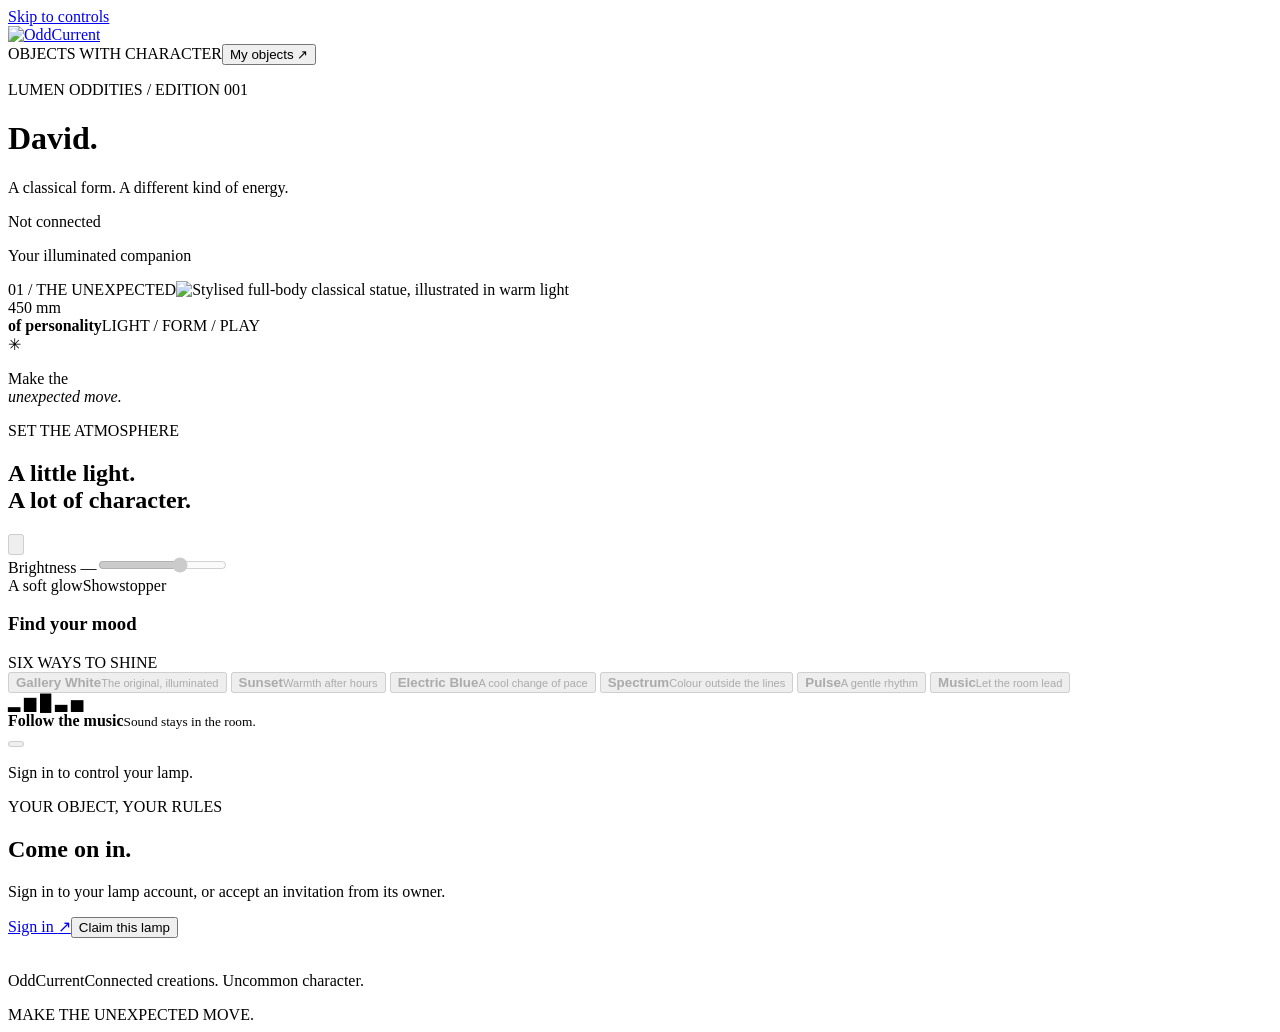
==== web/index.html @ 516884b3 "Build responsive David interface, map editor and deployment package" ====
<!doctype html>
<html lang="en"><head><meta charset="utf-8"><meta name="viewport" content="width=device-width,initial-scale=1"><meta name="theme-color" content="#0B1220"><meta name="description" content="OddCurrent — connected objects with character. Meet David."><title>David · OddCurrent</title><link rel="icon" href="/assets/favicon.svg"><link rel="stylesheet" href="/assets/app.css"><script type="module" src="/assets/app.js"></script></head>
<body><a class="skip" href="#controls">Skip to controls</a><div class="shell">
<header><a href="/" class="brand" aria-label="OddCurrent home"><img src="/assets/logo-horizontal.svg" alt="OddCurrent"></a><div class="header-right"><span class="edition">OBJECTS WITH CHARACTER</span><button class="quiet" id="fleetButton" aria-label="Show your devices">My objects <span aria-hidden="true">↗</span></button></div></header>
<div id="notice" role="status" aria-live="polite" class="notice" hidden></div>
<main><div class="titlebar"><div><p class="eyebrow">LUMEN ODDITIES / EDITION 001</p><h1>David<span>.</span></h1><p class="intro">A classical form. A different kind of energy.</p></div><div class="identity"><span id="connection" class="chip">Not connected</span><p id="serial">Your illuminated companion</p></div></div>
<div class="gallery-layout"><section class="art-panel" aria-label="Illustrated David sculpture"><div class="art-grid"></div><div class="orbit orbit-one"></div><div class="orbit orbit-two"></div><span class="art-label">01 / THE UNEXPECTED</span><img id="statue" src="/assets/david.svg" alt="Stylised full-body classical statue, illustrated in warm light"><div class="art-bottom"><span>450 mm<br><b>of personality</b></span><span class="vertical-word">LIGHT / FORM / PLAY</span></div><div class="art-caption"><span class="spark">✳</span><p>Make the<br><em>unexpected move.</em></p></div></section>
<section id="controls" class="control-panel"><div class="panel-top"><div><p class="eyebrow">SET THE ATMOSPHERE</p><h2>A little light.<br>A lot of character.</h2></div><button id="power" class="power" aria-label="Turn David on" aria-pressed="false" disabled><svg viewBox="0 0 24 24" aria-hidden="true"><path d="M12 2v10M6 5a9 9 0 1 0 12 0"/></svg></button></div>
<div class="brightness"><label for="brightness">Brightness <output id="brightnessValue">—</output></label><input type="range" min="1" max="100" value="65" id="brightness" disabled><div class="range-labels"><span>A soft glow</span><span>Showstopper</span></div></div>
<div class="scene-heading"><h3>Find your mood</h3><span>SIX WAYS TO SHINE</span></div><div class="scenes" aria-label="Lighting scenes">
<button class="scene gallery" data-scene="gallery" disabled><span class="swatch"></span><strong>Gallery White</strong><small>The original, illuminated</small></button>
<button class="scene sunset" data-scene="sunset" disabled><span class="swatch"></span><strong>Sunset</strong><small>Warmth after hours</small></button>
<button class="scene blue" data-scene="blue" disabled><span class="swatch"></span><strong>Electric Blue</strong><small>A cool change of pace</small></button>
<button class="scene spectrum" data-scene="spectrum" disabled><span class="swatch"></span><strong>Spectrum</strong><small>Colour outside the lines</small></button>
<button class="scene pulse" data-scene="pulse" disabled><span class="swatch"></span><strong>Pulse</strong><small>A gentle rhythm</small></button>
<button class="scene music" data-scene="music" disabled><span class="swatch"></span><strong>Music</strong><small>Let the room lead</small></button></div>
<div class="music-row"><span class="sound-icon" aria-hidden="true">▂ ▆ █ ▃ ▅</span><div><strong>Follow the music</strong><small>Sound stays in the room.</small></div><button id="music" role="switch" aria-checked="false" aria-label="Music reactive lighting" disabled><span></span></button></div>
<p id="commandStatus" class="command-status" role="status" aria-live="polite">Sign in to control your lamp.</p></section></div>
<section class="access-card" id="access"><div><span class="eyebrow">YOUR OBJECT, YOUR RULES</span><h2>Come on in.</h2><p>Sign in to your lamp account, or accept an invitation from its owner.</p></div><div class="access-actions"><a class="primary" href="/auth/login">Sign in <span>↗</span></a><button id="demo" class="secondary" hidden>Try the local simulator</button><button id="claimButton" class="secondary">Claim this lamp</button></div></section>
<section class="fine-tune" id="advanced" hidden><div class="section-title"><p class="eyebrow">MAKE IT YOURS</p><h2>Beyond the glow.</h2></div><div class="details-grid">
<details><summary><span>01</span>Explore David <b>+</b></summary><div class="detail-body"><p>Every part has a personality. The zones share one decorative chain; measured pixel positions keep each region distinct.</p><label for="zone">Anatomical zone</label><select id="zone"><option value="">Whole body</option><option>left-arm</option><option>left-hand</option><option>right-arm</option><option>right-hand</option><option>left-leg</option><option>left-foot</option><option>right-leg</option><option>right-foot</option><option>torso</option><option>pelvis</option><option>head</option><option>hair</option></select><p id="zoneStatus">Physical calibration required for independent zones.</p><button id="zoneApply" class="secondary" disabled>Apply selected mood to zone</button><a class="text-link" href="/calibrate">Open the pixel map editor ↗</a></div></details>
<details><summary><span>02</span>Sound &amp; status <b>+</b></summary><div class="detail-body"><label for="sensitivity">Music sensitivity <output id="sensitivityValue">50%</output></label><input id="sensitivity" type="range" min="1" max="100" value="50"><p>No recordings, no streamed audio. Only light responds.</p><label for="statusBrightness">Standby status light <output id="statusValue">5%</output></label><input id="statusBrightness" type="range" min="1" max="20" value="5"><p>The status output stays protected during setup, warnings and updates.</p></div></details>
<details><summary><span>03</span>People &amp; permissions <b>+</b></summary><div class="detail-body"><p>Invite someone to use curated light controls for 24 hours. Advanced controls stay with you.</p><button id="invite" class="secondary">Create guest invitation</button><input id="inviteUrl" readonly aria-label="Guest invitation link" hidden><button id="revoke" class="quiet">Revoke all guest access</button><p id="permissionStatus" role="status"></p></div></details>
<details><summary><span>04</span>Care &amp; connection <b>+</b></summary><div class="detail-body"><dl id="diagnostics"></dl><h3>Changing Wi-Fi?</h3><p>Hold the recessed setup button for 5 seconds. Scan the base QR, then open <code>http://4.3.2.1</code> if the setup screen does not appear.</p><p>A deliberate 15-second hold clears home Wi-Fi only. Your factory identity stays intact.</p><h3>Firmware &amp; schedules</h3><p id="releaseStatus">Updates stay unavailable until hardware acceptance and signed release validation. Scheduling is planned for a later release.</p><button class="secondary" disabled>Update unavailable</button><button id="events" class="quiet">Show recent events</button><ol id="eventList"></ol></div></details>
</div></section>
<section class="fleet" id="fleet" hidden><div class="section-title"><p class="eyebrow">YOUR COLLECTION</p><h2>Good company.</h2></div><div id="deviceList"></div></section>
<section id="calibration" class="calibration" hidden><p class="eyebrow">PIXEL STUDIO / MEASURE FIRST</p><h2>Give every pixel a place.</h2><p>This editor records physical positions. It starts empty. It does not control a lamp or invent a map.</p><div class="map-form"><label>Grid width<input id="mapWidth" type="number" min="1" max="128" value="24"></label><label>Grid height<input id="mapHeight" type="number" min="1" max="128" value="48"></label><label>Status count<select id="mapStatus"><option>1</option><option>2</option></select></label><label>Body count<input id="mapCount" type="number" value="195" min="1" max="1000"></label><label>Body pixel index<input id="mapIndex" type="number" value="0" min="0"></label><label>Zone<select id="mapZone"></select></label></div><p>Click a measured grid cell to assign the selected physical body index. Index increases after each placement. Imported files are validated on export by the command-line mapper.</p><div class="map-toolbar"><button id="mapReset" class="secondary">Resize / clear grid</button><label class="secondary file-label">Import measurement<input type="file" id="mapImport" accept="application/json"></label><button id="mapExport" class="primary">Export measurements</button></div><div id="mapGrid" role="grid" aria-label="Measured pixel coordinates"></div><p id="mapProgress" role="status"></p></section>
</main><footer><img src="/assets/logo-mark.svg" alt=""><p>OddCurrent<span>Connected creations. Uncommon character.</span></p><span class="footer-tag">MAKE THE UNEXPECTED MOVE.</span></footer></div>
<dialog id="claimDialog"><form id="claimForm"><button class="dialog-close quiet" type="button" id="closeClaim" aria-label="Close">×</button><p class="eyebrow">A WELCOME OF YOUR OWN</p><h2>Meet your David.</h2><p>Sign in first. Your private ownership code is inside the base.</p><label for="claimSerial">Lamp serial</label><input id="claimSerial" required pattern="[a-z0-9-]+" autocomplete="off"><label for="claimCode">One-time ownership code</label><input id="claimCode" required type="password" autocomplete="off"><button class="primary" type="submit">Claim my lamp</button><p id="claimStatus" role="status"></p></form></dialog>
</body></html>
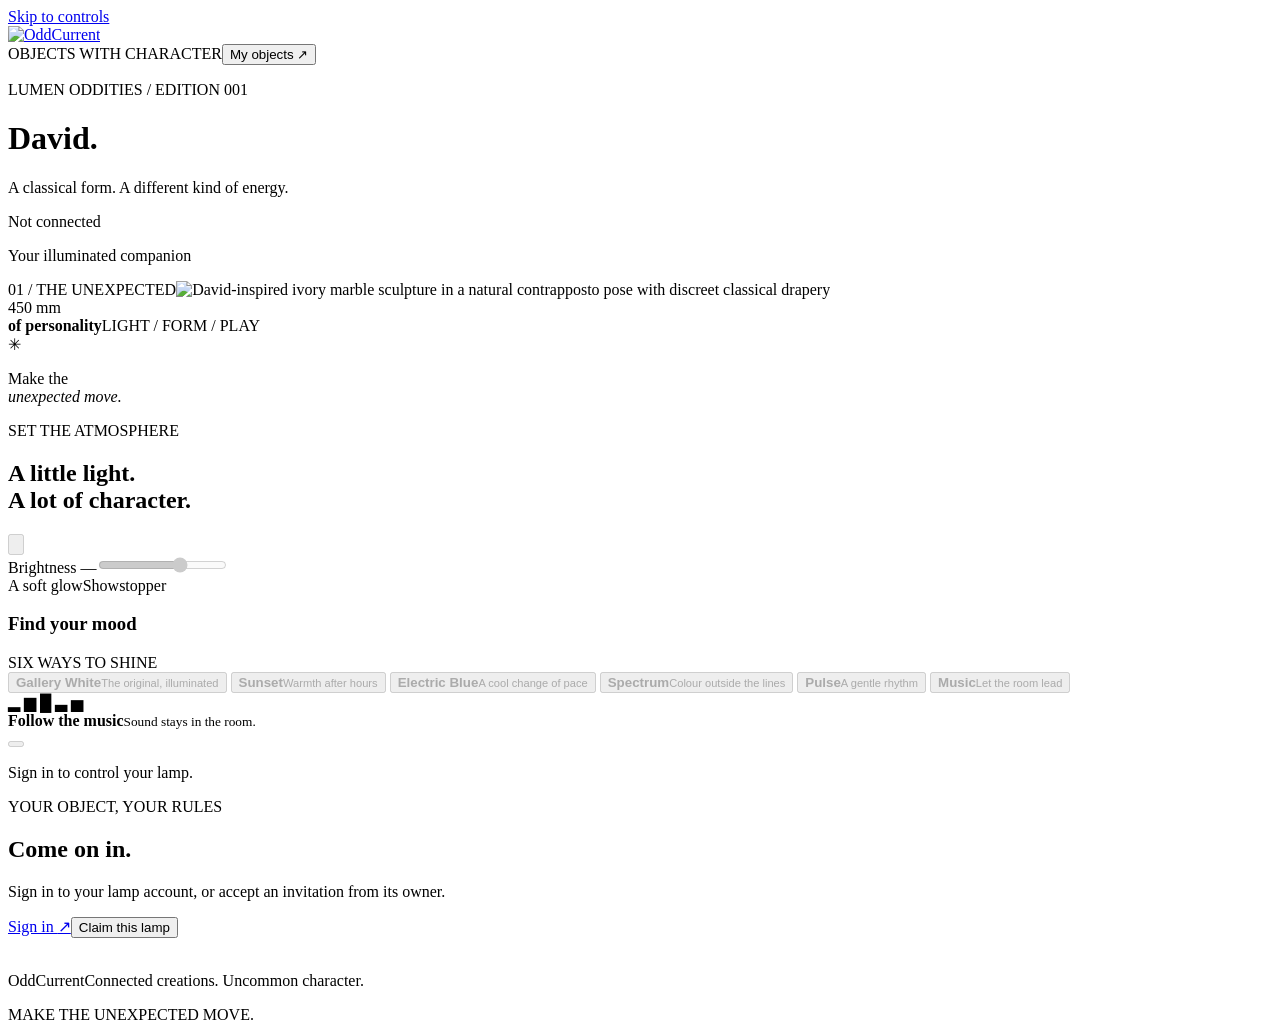
==== commit d14d13db: "Refine David artwork and preserve responsive sculpture proportions" ====
--- a/web/index.html
+++ b/web/index.html
@@ -1,10 +1,10 @@
 <!doctype html>
-<html lang="en"><head><meta charset="utf-8"><meta name="viewport" content="width=device-width,initial-scale=1"><meta name="theme-color" content="#0B1220"><meta name="description" content="OddCurrent — connected objects with character. Meet David."><title>David · OddCurrent</title><link rel="icon" href="/assets/favicon.svg"><link rel="stylesheet" href="/assets/app.css"><script type="module" src="/assets/app.js"></script></head>
+<html lang="en"><head><meta charset="utf-8"><meta name="viewport" content="width=device-width,initial-scale=1"><meta name="theme-color" content="#0B1220"><meta name="description" content="OddCurrent — connected objects with character. Meet David."><title>David · OddCurrent</title><link rel="icon" href="/assets/favicon.svg"><link rel="stylesheet" href="/assets/app.css?v=dc9b6b9409f2"><script type="module" src="/assets/app.js"></script></head>
 <body><a class="skip" href="#controls">Skip to controls</a><div class="shell">
-<header><a href="/" class="brand" aria-label="OddCurrent home"><img src="/assets/logo-horizontal.svg" alt="OddCurrent"></a><div class="header-right"><span class="edition">OBJECTS WITH CHARACTER</span><button class="quiet" id="fleetButton" aria-label="Show your devices">My objects <span aria-hidden="true">↗</span></button></div></header>
+<header><a href="/" class="brand" aria-label="OddCurrent home"><img src="/assets/logo-horizontal.svg" alt="OddCurrent"></a><div class="header-right"><span class="edition">OBJECTS WITH CHARACTER</span><button class="quiet" id="fleetButton" aria-label="Show your devices">My objects <span aria-hidden="true">↗</span></button><button class="quiet" id="logout" hidden>Sign out</button></div></header>
 <div id="notice" role="status" aria-live="polite" class="notice" hidden></div>
 <main><div class="titlebar"><div><p class="eyebrow">LUMEN ODDITIES / EDITION 001</p><h1>David<span>.</span></h1><p class="intro">A classical form. A different kind of energy.</p></div><div class="identity"><span id="connection" class="chip">Not connected</span><p id="serial">Your illuminated companion</p></div></div>
-<div class="gallery-layout"><section class="art-panel" aria-label="Illustrated David sculpture"><div class="art-grid"></div><div class="orbit orbit-one"></div><div class="orbit orbit-two"></div><span class="art-label">01 / THE UNEXPECTED</span><img id="statue" src="/assets/david.svg" alt="Stylised full-body classical statue, illustrated in warm light"><div class="art-bottom"><span>450 mm<br><b>of personality</b></span><span class="vertical-word">LIGHT / FORM / PLAY</span></div><div class="art-caption"><span class="spark">✳</span><p>Make the<br><em>unexpected move.</em></p></div></section>
+<div class="gallery-layout"><section class="art-panel" aria-label="Illustrated David sculpture"><div class="art-grid"></div><div class="orbit orbit-one"></div><div class="orbit orbit-two"></div><span class="art-label">01 / THE UNEXPECTED</span><img id="statue" src="/assets/david-statue.webp" width="1024" height="1536" alt="David-inspired ivory marble sculpture in a natural contrapposto pose with discreet classical drapery"><div class="art-bottom"><span>450 mm<br><b>of personality</b></span><span class="vertical-word">LIGHT / FORM / PLAY</span></div><div class="art-caption"><span class="spark">✳</span><p>Make the<br><em>unexpected move.</em></p></div></section>
 <section id="controls" class="control-panel"><div class="panel-top"><div><p class="eyebrow">SET THE ATMOSPHERE</p><h2>A little light.<br>A lot of character.</h2></div><button id="power" class="power" aria-label="Turn David on" aria-pressed="false" disabled><svg viewBox="0 0 24 24" aria-hidden="true"><path d="M12 2v10M6 5a9 9 0 1 0 12 0"/></svg></button></div>
 <div class="brightness"><label for="brightness">Brightness <output id="brightnessValue">—</output></label><input type="range" min="1" max="100" value="65" id="brightness" disabled><div class="range-labels"><span>A soft glow</span><span>Showstopper</span></div></div>
 <div class="scene-heading"><h3>Find your mood</h3><span>SIX WAYS TO SHINE</span></div><div class="scenes" aria-label="Lighting scenes">
